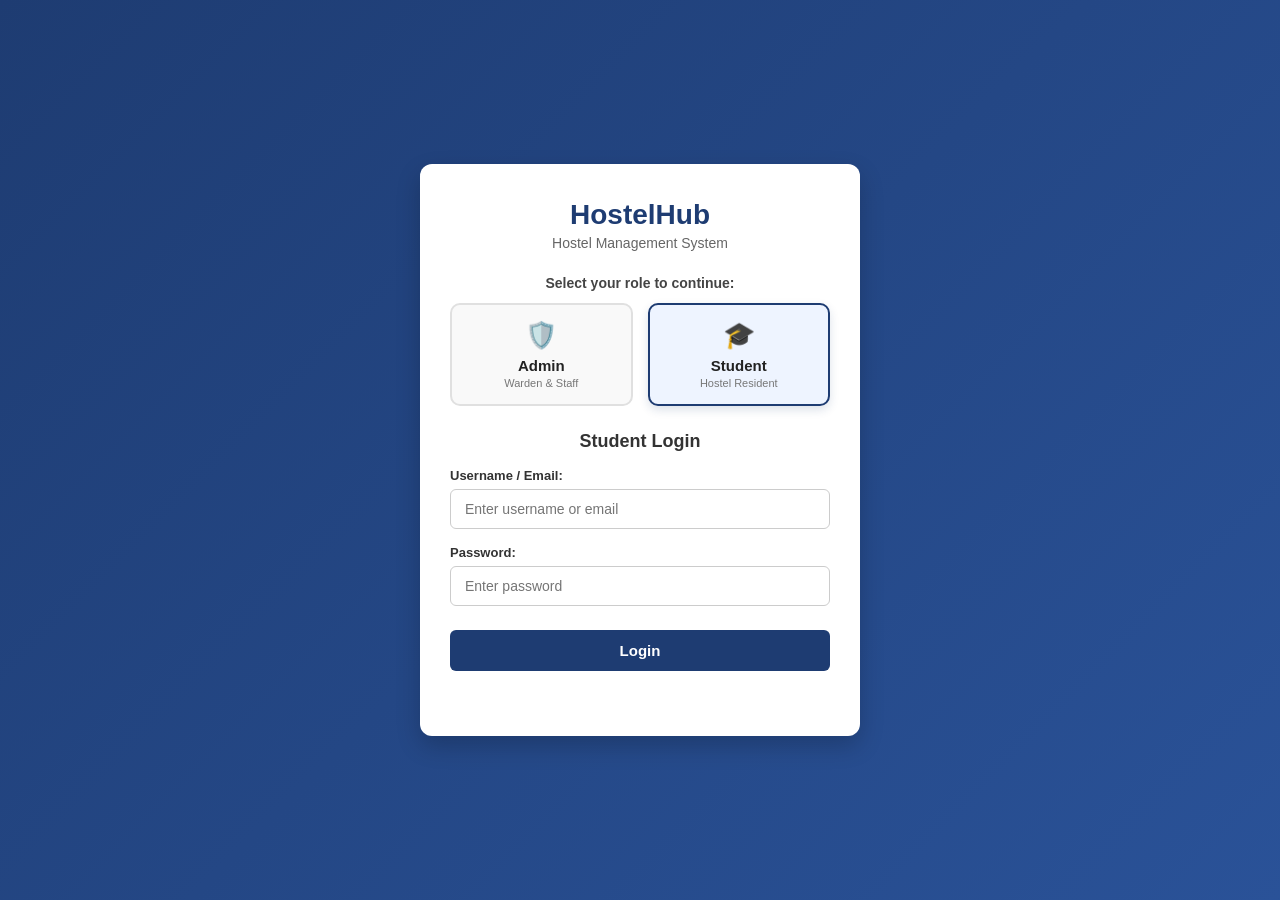
==== frontend/index.html @ fe4c10ea "first commit" ====
<!DOCTYPE html>
<html lang="en">

<head>
    <meta charset="UTF-8">
    <meta name="viewport" content="width=device-width, initial-scale=1.0">
    <title>HostelHub - Login</title>
    <link rel="stylesheet" href="style.css">

</head>

<body>

    <div class="login-container">

        <!-- Header -->
        <div class="login-header">
            <h1>HostelHub</h1>
            <p>Hostel Management System</p>
        </div>

        <!-- Step 1: Two Role Cards -->
        <p class="section-title">Select your role to continue:</p>

        <div class="role-container">
            <!-- Admin Card -->
            <div class="role-card" id="admin-card">
                <div class="role-icon">🛡️</div>
                <h3>Admin</h3>
                <p>Warden & Staff</p>
            </div>

            <!-- Student Card -->
            <div class="role-card" id="student-card">
                <div class="role-icon">🎓</div>
                <h3>Student</h3>
                <p>Hostel Resident</p>
            </div>
        </div>

        <!-- Step 2: Login Form (Jo role select hoga uska login hoga) -->
        <form id="login-form">
            <!-- Hidden field jo yaad rakhega ki kaun sa role select hua hai -->
            <input type="hidden" id="selected-role" value="student">

            <!-- Title jo dynamically batayega kiska login hai -->
            <h2 id="form-heading">Student Login</h2>

            <div class="form-group">
                <label for="username">Username / Email:</label>
                <input type="text" id="username" name="username" placeholder="Enter username or email" required>
            </div>

            <div class="form-group">
                <label for="password">Password:</label>
                <input type="password" id="password" name="password" placeholder="Enter password" required>
            </div>

            <button type="submit" id="login-btn">Login</button>

            <p id="error-message"></p>
        </form>

    </div>
    <script src="login.js"></script>


</body>

</html>
---- frontend/style.css ----
/* 1. Global Reset & Body Styling */
* {
    margin: 0;
    padding: 0;
    box-sizing: border-box;
    font-family: 'Segoe UI', Tahoma, Geneva, Verdana, sans-serif;
}

body {
    background: linear-gradient(135deg, #1e3c72, #2a5298);
    min-height: 100vh;
    display: flex;
    justify-content: center;
    align-items: center;
    padding: 20px;
}

/* 2. Main Login Card Container */
.login-container {
    background: #ffffff;
    width: 100%;
    max-width: 440px;
    padding: 35px 30px;
    border-radius: 12px;
    box-shadow: 0 10px 25px rgba(0, 0, 0, 0.2);
}

/* 3. Header / Branding */
.login-header {
    text-align: center;
    margin-bottom: 24px;
}

.login-header h1 {
    color: #1e3c72;
    font-size: 28px;
    font-weight: 700;
}

.login-header p {
    color: #666;
    font-size: 14px;
    margin-top: 4px;
}

.section-title {
    font-size: 14px;
    color: #444;
    font-weight: 600;
    margin-bottom: 12px;
    text-align: center;
}

/* 4. Role Selection Cards */
.role-container {
    display: flex;
    gap: 15px;
    margin-bottom: 25px;
}

.role-card {
    flex: 1;
    border: 2px solid #e0e0e0;
    border-radius: 10px;
    padding: 15px 10px;
    text-align: center;
    cursor: pointer;
    transition: all 0.25s ease;
    background-color: #f9f9f9;
}

.role-card:hover {
    border-color: #2a5298;
    transform: translateY(-2px);
}

/* When a card is active/selected */
.role-card.active {
    border-color: #1e3c72;
    background-color: #eef4ff;
    box-shadow: 0 4px 10px rgba(30, 60, 114, 0.15);
}

.role-icon {
    font-size: 26px;
    margin-bottom: 6px;
}

.role-card h3 {
    font-size: 15px;
    color: #222;
}

.role-card p {
    font-size: 11px;
    color: #777;
    margin-top: 3px;
}

/* 5. Login Form Styling */
#form-heading {
    font-size: 18px;
    color: #333;
    margin-bottom: 16px;
    text-align: center;
}

.form-group {
    margin-bottom: 16px;
}

.form-group label {
    display: block;
    font-size: 13px;
    font-weight: 600;
    color: #333;
    margin-bottom: 6px;
}

.form-group input {
    width: 100%;
    padding: 11px 14px;
    border: 1.5px solid #ccc;
    border-radius: 6px;
    font-size: 14px;
    outline: none;
    transition: border-color 0.2s;
}

.form-group input:focus {
    border-color: #2a5298;
    box-shadow: 0 0 0 3px rgba(42, 82, 152, 0.15);
}

/* 6. Submit Button */
#login-btn {
    width: 100%;
    padding: 12px;
    background: #1e3c72;
    color: white;
    border: none;
    border-radius: 6px;
    font-size: 15px;
    font-weight: 600;
    cursor: pointer;
    transition: background 0.2s, transform 0.1s;
    margin-top: 8px;
}

#login-btn:hover {
    background: #2a5298;
}

#login-btn:active {
    transform: scale(0.98);
}

/* 7. Error Message */
#error-message {
    color: #d93025;
    font-size: 13px;
    text-align: center;
    margin-top: 12px;
    min-height: 18px;
}
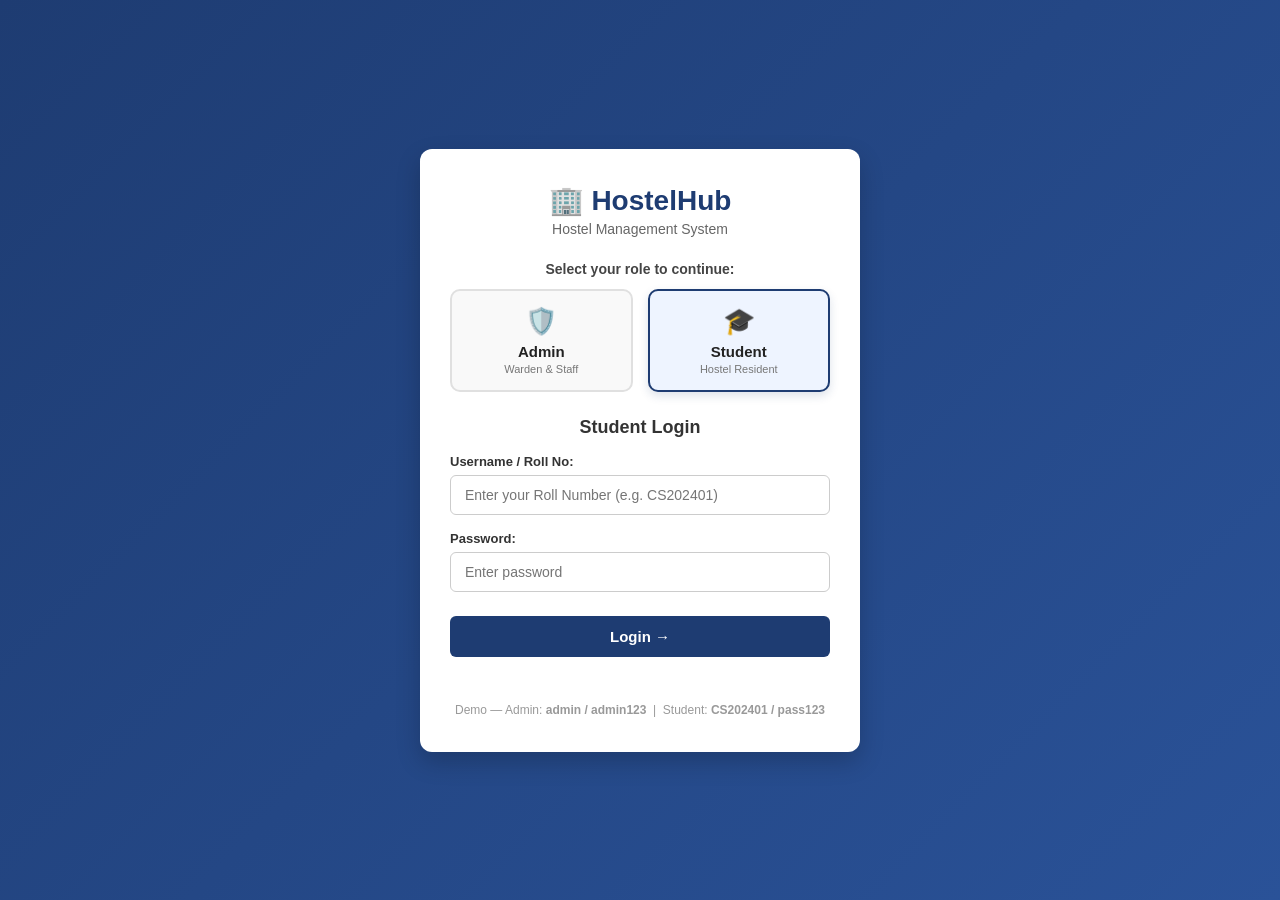
==== commit 09bd8a73: "Complete HostelHub - Full stack hostel management system - Backend: FastAPI with 23 REST API endpoin" ====
--- a/frontend/index.html
+++ b/frontend/index.html
@@ -1,36 +1,30 @@
 <!DOCTYPE html>
 <html lang="en">
-
 <head>
     <meta charset="UTF-8">
     <meta name="viewport" content="width=device-width, initial-scale=1.0">
     <title>HostelHub - Login</title>
     <link rel="stylesheet" href="style.css">
-
 </head>
-
 <body>
 
     <div class="login-container">
 
-        <!-- Header -->
+        <!-- Header / Branding -->
         <div class="login-header">
-            <h1>HostelHub</h1>
+            <h1>🏢 HostelHub</h1>
             <p>Hostel Management System</p>
         </div>
 
-        <!-- Step 1: Two Role Cards -->
+        <!-- Role Selection Cards -->
         <p class="section-title">Select your role to continue:</p>
 
         <div class="role-container">
-            <!-- Admin Card -->
             <div class="role-card" id="admin-card">
                 <div class="role-icon">🛡️</div>
                 <h3>Admin</h3>
-                <p>Warden & Staff</p>
+                <p>Warden &amp; Staff</p>
             </div>
-
-            <!-- Student Card -->
             <div class="role-card" id="student-card">
                 <div class="role-icon">🎓</div>
                 <h3>Student</h3>
@@ -38,33 +32,36 @@
             </div>
         </div>
 
-        <!-- Step 2: Login Form (Jo role select hoga uska login hoga) -->
+        <!-- Login Form -->
         <form id="login-form">
-            <!-- Hidden field jo yaad rakhega ki kaun sa role select hua hai -->
+            <!-- Hidden field — stores which role is currently selected -->
             <input type="hidden" id="selected-role" value="student">
 
-            <!-- Title jo dynamically batayega kiska login hai -->
             <h2 id="form-heading">Student Login</h2>
 
             <div class="form-group">
-                <label for="username">Username / Email:</label>
-                <input type="text" id="username" name="username" placeholder="Enter username or email" required>
+                <label for="username">Username / Roll No:</label>
+                <input type="text" id="username" name="username"
+                    placeholder="Enter your Roll Number (e.g. CS202401)" required>
             </div>
 
             <div class="form-group">
                 <label for="password">Password:</label>
-                <input type="password" id="password" name="password" placeholder="Enter password" required>
+                <input type="password" id="password" name="password"
+                    placeholder="Enter password" required>
             </div>
 
-            <button type="submit" id="login-btn">Login</button>
+            <button type="submit" id="login-btn">Login →</button>
 
             <p id="error-message"></p>
         </form>
 
+        <p style="text-align:center;font-size:12px;color:#999;margin-top:16px;">
+            Demo — Admin: <strong>admin / admin123</strong> &nbsp;|&nbsp; Student: <strong>CS202401 / pass123</strong>
+        </p>
+
     </div>
+
     <script src="login.js"></script>
-
-
 </body>
-
-</html>+</html>
